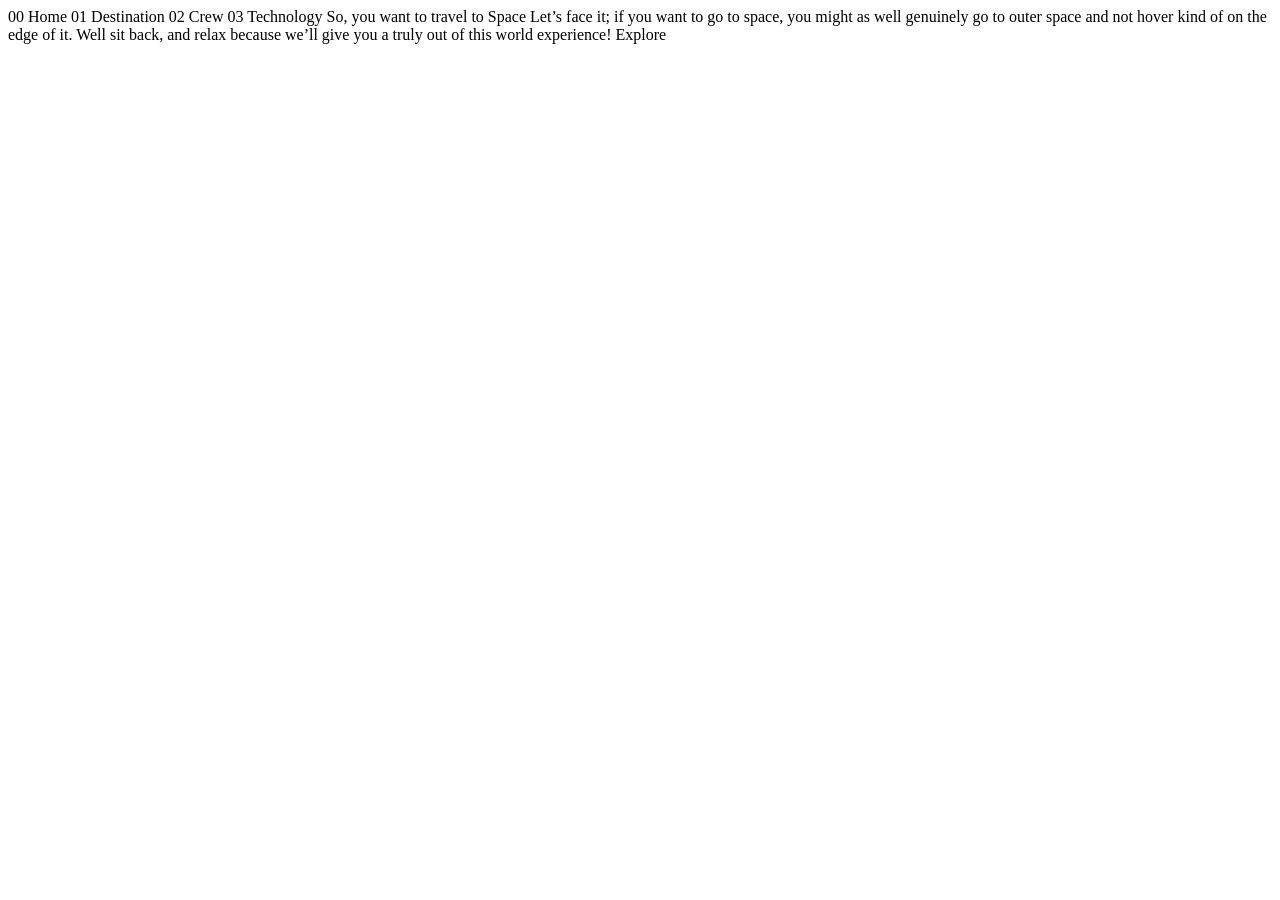
==== index.html @ faaaed23 "initial commit" ====
<!DOCTYPE html>
<html lang="en">
<head>
  <meta charset="UTF-8">
  <meta name="viewport" content="width=device-width, initial-scale=1.0">

  <link rel="icon" type="image/png" sizes="32x32" href="./assets/favicon-32x32.png">
  
  <title>Frontend Mentor | Space tourism website</title>
</head>
<body>

  00 Home
  01 Destination
  02 Crew
  03 Technology

  So, you want to travel to
  Space
  Let’s face it; if you want to go to space, you might as well genuinely go to 
  outer space and not hover kind of on the edge of it. Well sit back, and relax 
  because we’ll give you a truly out of this world experience!

  Explore

</body>
</html>
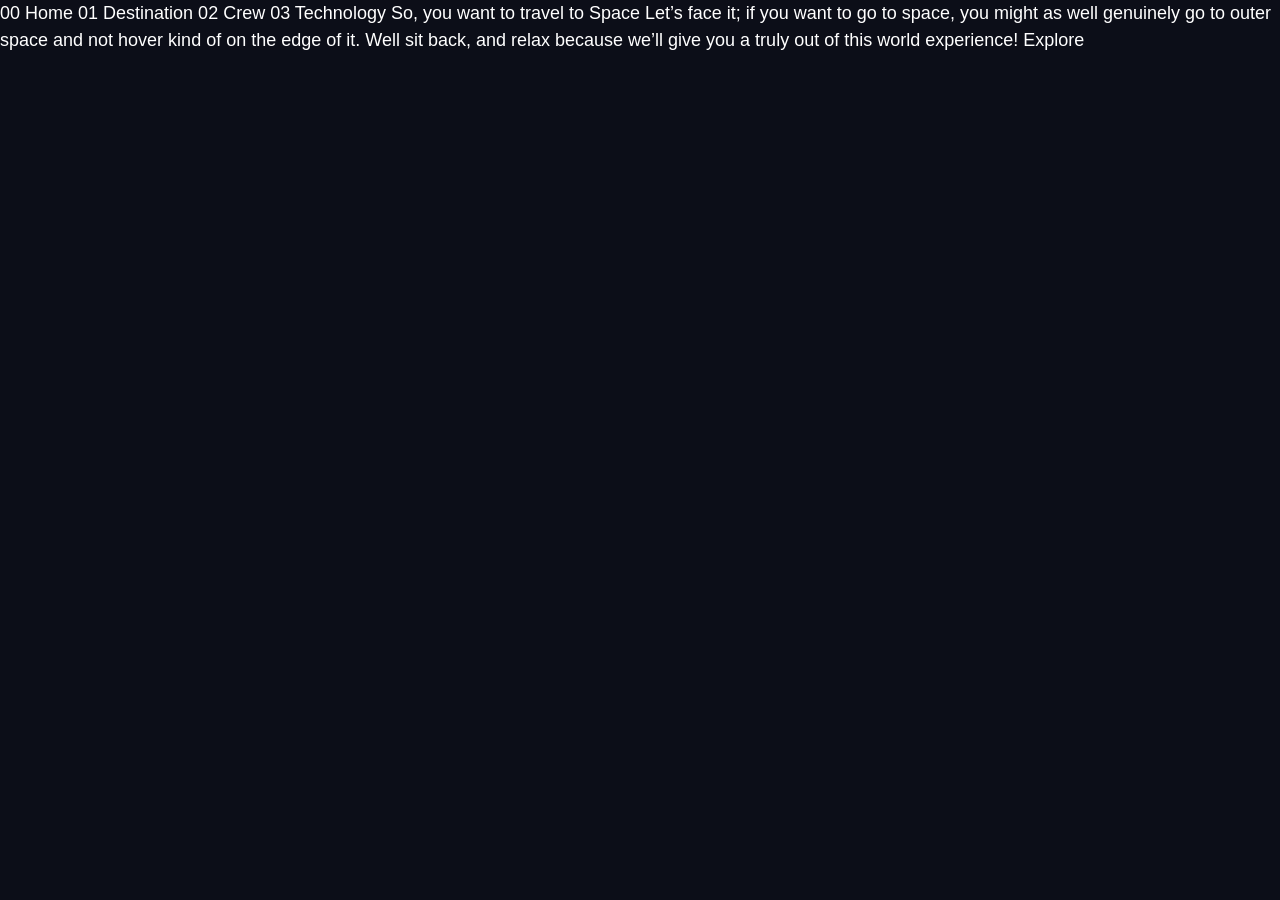
==== commit fa377991: "typography" ====
--- a/index.html
+++ b/index.html
@@ -5,6 +5,7 @@
   <meta name="viewport" content="width=device-width, initial-scale=1.0">
 
   <link rel="icon" type="image/png" sizes="32x32" href="./assets/favicon-32x32.png">
+  <link rel="stylesheet" href="./index.css">
   
   <title>Frontend Mentor | Space tourism website</title>
 </head>
@@ -22,6 +23,5 @@
   because we’ll give you a truly out of this world experience!
 
   Explore
-
 </body>
 </html>
--- a/index.css
+++ b/index.css
@@ -0,0 +1,172 @@
+/* ------------------- */
+/* Custom properties   */
+/* ------------------- */
+
+:root {
+    /* colors */
+    --clr-dark: 230 35% 7%;
+    --clr-light: 231 77% 90%;
+    --clr-white: 0 0% 100%;
+    
+    /* font-sizes */
+    --fs-900: 9.375rem;
+    --fs-800: 6.25rem;
+    --fs-700: 3.5rem;
+    --fs-600: 2rem;
+    --fs-500: 1.75rem;
+    --fs-400: 1.125rem;
+    --fs-300: 1rem;
+    --fs-200: 0.875rem;
+    
+    /* font-families */
+    --ff-serif: "Bellefair", serif;
+    --ff-sans-cond: "Barlow Condensed", sans-serif;
+    --ff-sans-normal: "Barlow", sans-serif;
+}
+
+
+/* ------------------- */
+/* Reset               */
+/* ------------------- */
+
+/* https://piccalil.li/blog/a-modern-css-reset/ */
+
+/* Box sizing */
+*,
+*::before,
+*::after {
+    box-sizing: border-box;
+}
+
+/* Reset margins */
+body,
+h1,
+h2,
+h3,
+h4,
+h5,
+p,
+figure,
+picture {
+    margin: 0; 
+}
+
+h1,
+h2,
+h3,
+h4,
+h5,
+h6,
+p {
+    font-weight: 400;
+}
+
+/* set up the body */
+body {
+    font-family: var(--ff-sans-normal);
+    font-size: var(--fs-400);
+    color: hsl( var(--clr-white) );
+    background-color: hsl( var(--clr-dark) );
+    line-height: 1.5;
+    min-height: 100vh;
+}
+
+/* make images easier to work with */
+img,
+picutre {
+    max-width: 100%;
+    display: block;
+}
+
+/* make form elements easier to work with */
+input,
+button,
+textarea,
+select {
+    font: inherit;
+}
+
+/* remove animations for people who've turned them off */
+@media (prefers-reduced-motion: reduce) {  
+  *,
+  *::before,
+  *::after {
+    animation-duration: 0.01ms !important;
+    animation-iteration-count: 1 !important;
+    transition-duration: 0.01ms !important;
+    scroll-behavior: auto !important;
+  }
+}
+
+
+/* ------------------- */
+/* Utility classes     */
+/* ------------------- */
+
+/* general */
+
+.flex {
+    display: flex;
+    gap: var(--gap, 1rem);
+}
+
+.grid {
+    display: grid;
+    gap: var(--gap, 1rem);
+}
+
+.container {
+    padding-inline: 2em;
+    margin-inline: auto;
+    max-width: 80rem;
+}
+
+.sr-only {
+  position: absolute; 
+  width: 1px;
+  height: 1px;
+  padding: 0;
+  margin: -1px; 
+  overflow: hidden;
+  clip: rect(0, 0, 0, 0);
+  white-space: nowrap; /* added line */
+  border: 0;
+}
+
+/* colors */
+
+.bg-dark { background-color: hsl( var(--clr-dark) );}
+.bg-accent { background-color: hsl( var(--clr-light) );}
+.bg-white { background-color: hsl( var(--clr-white) );}
+
+.text-dark { color: hsl( var(--clr-dark) );}
+.text-accent { color: hsl( var(--clr-light) );}
+.text-white { color: hsl( var(--clr-white) );}
+
+/* typography */
+
+.ff-serif { font-family: var(--ff-serif); } 
+.ff-sans-cond { font-family: var(--ff-sans-cond); } 
+.ff-sans-normal { font-family: var(--ff-sans-normal); } 
+
+.letter-spacing-1 { letter-spacing: 4.75px; } 
+.letter-spacing-2 { letter-spacing: 2.7px; } 
+.letter-spacing-3 { letter-spacing: 2.35px; } 
+
+.uppercase { text-transform: uppercase; }
+
+.fs-900 { font-size: var(--fs-900); }
+.fs-800 { font-size: var(--fs-800); }
+.fs-700 { font-size: var(--fs-700); }
+.fs-600 { font-size: var(--fs-600); }
+.fs-500 { font-size: var(--fs-500); }
+.fs-400 { font-size: var(--fs-400); }
+.fs-300 { font-size: var(--fs-300); }
+.fs-200 { font-size: var(--fs-200); }
+
+.fs-900,
+.fs-800,
+.fs-700,
+.fs-600 {
+    line-height: 1.1;
+}
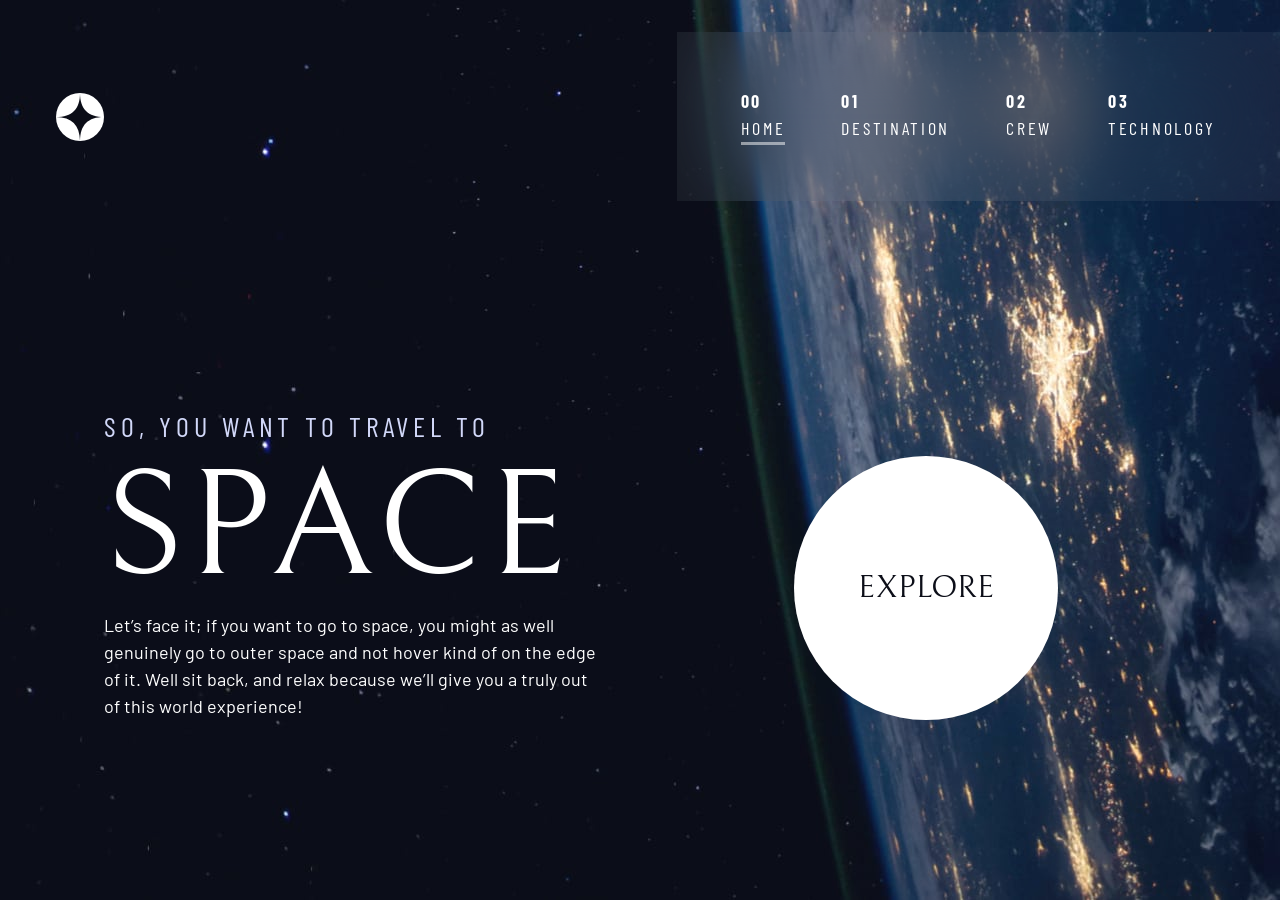
==== commit a07b1d37: "first page layout" ====
--- a/index.html
+++ b/index.html
@@ -5,23 +5,46 @@
   <meta name="viewport" content="width=device-width, initial-scale=1.0">
 
   <link rel="icon" type="image/png" sizes="32x32" href="./assets/favicon-32x32.png">
-  <link rel="stylesheet" href="./index.css">
+  <!-- Google fonts -->
+  <link rel="preconnect" href="https://fonts.googleapis.com">
+  <link rel="preconnect" href="https://fonts.gstatic.com" crossorigin>
+  <link href="https://fonts.googleapis.com/css2?family=Barlow+Condensed:wght@400;700&family=Bellefair&family=Barlow:wght@400;700&display=swap"
+      rel="stylesheet">
+      
+  <!-- Our custom CSS -->
+  <link rel="stylesheet" href="index.css">
+  <title>Frontend Mentor | Space tourism website</title>
+  <script src="index.js" defer></script>
+</head>
+<body class="home">
   
-  <title>Frontend Mentor | Space tourism website</title>
-</head>
-<body>
+  <header class="primary-header flex">
+    <div>
+      <img src="./assets/shared/logo.svg" alt="space tourism logo" class="logo">
+    </div>
+    <button class="mobile-nav-toggle" aria-controls="primary-navigation"><span aria-expanded="false" class="sr-only">Menu</span></button>
+    <nav>
+        <ul id="primary-navigation" data-visible="false" class="primary-navigation underline-indicators flex">
+            <li class="active"><a class="ff-sans-cond uppercase text-white letter-spacing-2" href="index.html"><span>00</span>Home</a></li>
+            <li><a class="ff-sans-cond uppercase text-white letter-spacing-2" href="destination.html"><span>01</span>Destination</a></li>
+            <li><a class="ff-sans-cond uppercase text-white letter-spacing-2" href="crew.html"><span>02</span>Crew</a></li>
+            <li><a class="ff-sans-cond uppercase text-white letter-spacing-2" href="technology.html"><span>03</span>Technology</a></li>
+        </ul>
+    </nav>
+  </header>
 
-  00 Home
-  01 Destination
-  02 Crew
-  03 Technology
+  <div class="grid-container grid-container--home">
+    <div>
+      <h1 class="text-accent fs-500 ff-sans-cond uppercase letter-spacing-1">So, you want to travel to
+      <span class=" d-block fs-900 ff-serif text-white">Space</span></h1>
+      <p>Let’s face it; if you want to go to space, you might as well genuinely go to 
+      outer space and not hover kind of on the edge of it. Well sit back, and relax 
+      because we’ll give you a truly out of this world experience! </p>
+    </div>
+    <div>
+      <a href="#" class="large-button uppercase ff-serif fs-600 text-dark bg-white">Explore</a>
+    </div>
+  </div>
 
-  So, you want to travel to
-  Space
-  Let’s face it; if you want to go to space, you might as well genuinely go to 
-  outer space and not hover kind of on the edge of it. Well sit back, and relax 
-  because we’ll give you a truly out of this world experience!
-
-  Explore
 </body>
 </html>
--- a/index.css
+++ b/index.css
@@ -9,12 +9,12 @@
     --clr-white: 0 0% 100%;
     
     /* font-sizes */
-    --fs-900: 9.375rem;
-    --fs-800: 6.25rem;
-    --fs-700: 3.5rem;
-    --fs-600: 2rem;
+    --fs-900: clamp(5rem, 8vw + 1rem, 9.375rem);
+    --fs-800: 3.5rem;
+    --fs-700: 1.5rem;
+    --fs-600: 1rem;
     --fs-500: 1.75rem;
-    --fs-400: 1.125rem;
+    --fs-400: 0.9375rem;
     --fs-300: 1rem;
     --fs-200: 0.875rem;
     
@@ -22,6 +22,26 @@
     --ff-serif: "Bellefair", serif;
     --ff-sans-cond: "Barlow Condensed", sans-serif;
     --ff-sans-normal: "Barlow", sans-serif;
+}
+
+@media (min-width: 35em) {
+    :root {
+        --fs-900: 9.375rem;
+        --fs-800: 5rem;
+        --fs-700: 2.5rem;
+        --fs-600: 1.5rem;
+        --fs-400: 1rem;
+    }
+}
+
+@media (min-width: 45em) {
+    :root {
+        /* font-sizes */
+        --fs-800: 6.25rem;
+        --fs-700: 3.5rem;
+        --fs-600: 2rem;
+        --fs-400: 1.125rem;
+    }
 }
 
 
@@ -69,6 +89,9 @@
     background-color: hsl( var(--clr-dark) );
     line-height: 1.5;
     min-height: 100vh;
+    display: grid;
+    grid-template-rows: min-content 1fr;
+    overflow-x: hidden;
 }
 
 /* make images easier to work with */
@@ -110,6 +133,21 @@
     gap: var(--gap, 1rem);
 }
 
+
+.d-block{
+    display: block;
+}
+
+.flow > *:where(:not(:first-child)) {
+    margin-top: var(--flow-space, 1rem);
+}
+
+.flow > *:where(:is(:last-child)) {
+    margin-top: var(--flow-space, 2rem);
+}
+
+.card
+
 .grid {
     display: grid;
     gap: var(--gap, 1rem);
@@ -119,6 +157,37 @@
     padding-inline: 2em;
     margin-inline: auto;
     max-width: 80rem;
+}
+
+.grid-container * {
+    max-width: 50ch;
+}
+
+.grid-container{
+    text-align: center;
+    display: grid;
+    place-items: center;
+    padding-inline: 1rem;
+}
+
+@media (min-width: 45rem){
+    .grid-container{
+    text-align: left;
+    grid-template-columns: minmax(2em, 1fr) repeat(2, minmax(0px, 40rem)) minmax(2em, 1fr);
+    column-gap: var(--container-gap, 2rem);
+    }
+    .grid-container > *:first-child {
+        grid-column: 2;
+    }
+
+    .grid-container--home {
+        padding-bottom: max(6rem, 20vh);
+        align-items: end;
+    }
+    
+    .grid-container > *:last-child {
+        grid-column: 3;
+    }
 }
 
 .sr-only {
@@ -170,3 +239,286 @@
 .fs-600 {
     line-height: 1.1;
 }
+
+.numbered-title{
+    font-family:  var(--ff-sand-cond);
+    font-size: var(--fs-500);
+    text-transform: uppercase;
+    letter-spacing: 4.72px;
+}
+
+.numbered-title span {
+    margin-right: .5em;
+    font-weight: 700;
+    color: hsl( var(--clr-white) /0.25)
+}
+
+/* ------------------- */
+/* Components          */
+/* ------------------- */
+
+.large-button{
+    font-size: 2rem;
+    position: relative;
+    aspect-ratio: 1;
+    border-radius: 50%;
+    display: inline-grid;
+    z-index: 1;
+    padding: 0 2em;
+    place-items: center;
+    text-decoration: none;
+}
+
+.large-button::after{
+    content: '';
+    position: absolute;
+    z-index: -1;
+    background: hsl( var(--clr-white) /.15 );
+    width: 100%;
+    height: 100%;
+    border-radius: inherit;
+    transition: opacity 500ms linear, transform 750ms ease-in-out;
+}
+
+.large-button:hover::after,
+.large-button:hover::after {
+    opacity: 1;
+    transform: scale(1.5);
+}
+
+/* primary header */
+
+
+.logo {
+    margin: 3rem clamp(1.5rem, 5vw, 3.5rem);
+}
+
+.primary-header {
+    justify-content: space-between;
+    align-items: center;
+}
+
+.primary-navigation{
+    --gap: clamp(1.5rem, 5vw, 3.5rem);
+    --underline-gap: 2rem;
+    list-style: none;
+    padding: 3.5rem 0 3.5rem 0;
+    background: hsl( var(--clr-white) / 0.05);
+    backdrop-filter: blur(2.5rem);
+    margin: 0;   
+}
+
+.primary-navigation a {
+    text-decoration: none;
+}
+
+.primary-navigation a > span {
+    font-weight: 700;
+    margin-right: .5em;
+}
+
+.mobile-nav-toggle{
+    display: none;
+}
+
+@media (min-width: 35em)  {
+    .primary-navigation {
+        padding-inline: clamp(3rem, 5vw, 7rem);
+    }
+    
+    .primary-navigation a > span {
+        display: none;
+    }
+}
+
+
+@media (min-width: 45em){
+    .primary-navigation {
+        margin-block: 2rem;
+    }
+    .primary-navigation a > span {
+        display: block;
+    }
+}
+
+@media (max-width: 35rem){
+    .primary-navigation{
+        --underline-gap: .5rem;
+        position: fixed;
+        z-index: 1000;
+        inset: 0 0 0 30%;
+        list-style: none;
+        padding: min(6rem, 20vh) 2rem;
+        margin: 0;
+        flex-direction:column;
+        transform: translateX(100%);
+        transition: transform 500ms ease-in-out;
+    }
+    
+    .mobile-nav-toggle[aria-expanded="true"]{
+        background-image: url(./assets/shared/icon-close.svg);
+    }
+
+    .mobile-nav-toggle:focus-visible{
+        outline: 5px solid red;
+        outline-offset: 5px;
+    }
+
+    .primary-navigation li {
+        padding: 2rem 0 2rem 0; 
+    }
+
+    .primary-navigation.underline-indicators > .active {
+         border: 0;   
+    }
+
+    .primary-navigation[data-visible="true"] {
+        transform: translateX(0);
+    }
+
+    .mobile-nav-toggle {
+        display: block;
+        position: absolute;
+        z-index: 2000;
+        right: 1rem;
+        top: 2rem;
+        background: transparent;
+        background-image: url(./assets/shared/icon-hamburger.svg);
+        background-repeat: no-repeat;
+        width: 1.5rem;
+        aspect-ratio: 1;
+        border: 0;
+        background-position: center;
+    }
+}
+
+.primary-navigation li:hover{
+    border-bottom: .2rem solid hsl(var(--clr-white) /.5);
+}
+
+.large-button-active {
+    margin-top: 8rem;
+    position: relative;
+    aspect-ratio: 1;
+    border-radius: 50%;
+    display: grid;
+    z-index: 1;
+    padding: 0 2em;
+    place-items: center;
+    text-decoration: none;
+}
+
+.large-button-active::after{
+    content: '';
+    position: absolute;
+    z-index: -1;
+    background: hsl( var(--clr-white) /.15 );
+    width: 150%;
+    height: 150%;
+    border-radius: inherit;
+}
+
+
+
+
+
+.underline-indicators > button {
+    cursor: pointer;
+    padding: var(--underline-gap, 1rem) 0;
+    border: 0;
+    border-bottom: .2rem solid hsl(var(--clr-white) /0);
+}
+
+.underline-indicators > button :hover,
+.underline-indicators > button :focus {
+    padding: var(--underline-gap, 1rem) 0;
+    border-bottom: .2rem solid hsl(var(--clr-white) /.5);
+}
+
+.underline-indicators > button:hover,
+.underline-indicators > button:focus {
+    padding: var(--underline-gap, 1rem) 0;
+    border-bottom: .2rem solid hsl(var(--clr-white) /.5);
+}
+
+
+.underline-indicators > .active,
+.underline-indicators > [aria-selected="true"] {
+    color:hsl( var(--clr-white) );
+    border-bottom: .2rem solid hsl(var(--clr-white) /.5);
+}
+
+.tab-list {
+    --gap: 2rem;
+}
+
+.dot-indicators > *{
+    cursor: pointer;
+    border: 0;
+    border-radius: 50%;
+    aspect-ratio: 1;
+    padding: 0.5rem;
+    background-color: hsl( var(--clr-white) /0.25);
+}
+
+.dot-indicators > button:hover,
+.dot-indicators > button:focus {
+    background-color: hsl( var(--clr-white) / .5);
+}
+
+.dot-indicators > [aria-selected="true"] {
+    background-color: hsl( var(--clr-white) / 1); 
+}
+
+.number-indicators > *{
+    cursor: pointer;
+    border: solid hsl( var(--clr-white) / .5);
+    border-radius: 50%;
+    aspect-ratio: 1;
+    padding: 0.1rem;
+    background-color: hsl( var(--clr-dark) /0.25);
+    height: 80px;
+    width: 80px;
+    margin: 0 auto;
+}
+
+.number-indicators > .active{
+    background-color: hsl( var(--clr-white));
+    color: hsl(var(--clr-dark) /.5);
+}
+
+.number-indicators > button:hover,
+.number-indicators > button:focus
+{
+    border: none;
+    background-color: hsl( var(--clr-white) / 0.5);
+    color: hsl(var(--clr-dark) /.5);
+}
+
+/* ------------- */
+/* backgrounds   */
+/* ------------- */
+
+body {
+    background-size: cover;
+    background-position: bottom center;
+}
+
+/* home */
+
+.home{
+    background-image: url(./assets/home/background-home-mobile.jpg);
+}
+
+@media(min-width: 35rem) {
+    .home{
+        background-position: center center;
+        background-image: url(./assets/home/background-home-tablet.jpg);
+    }
+}
+
+@media(min-width: 45rem) {
+    .home{
+        background-image: url(./assets/home/background-home-desktop.jpg);
+    }
+}
